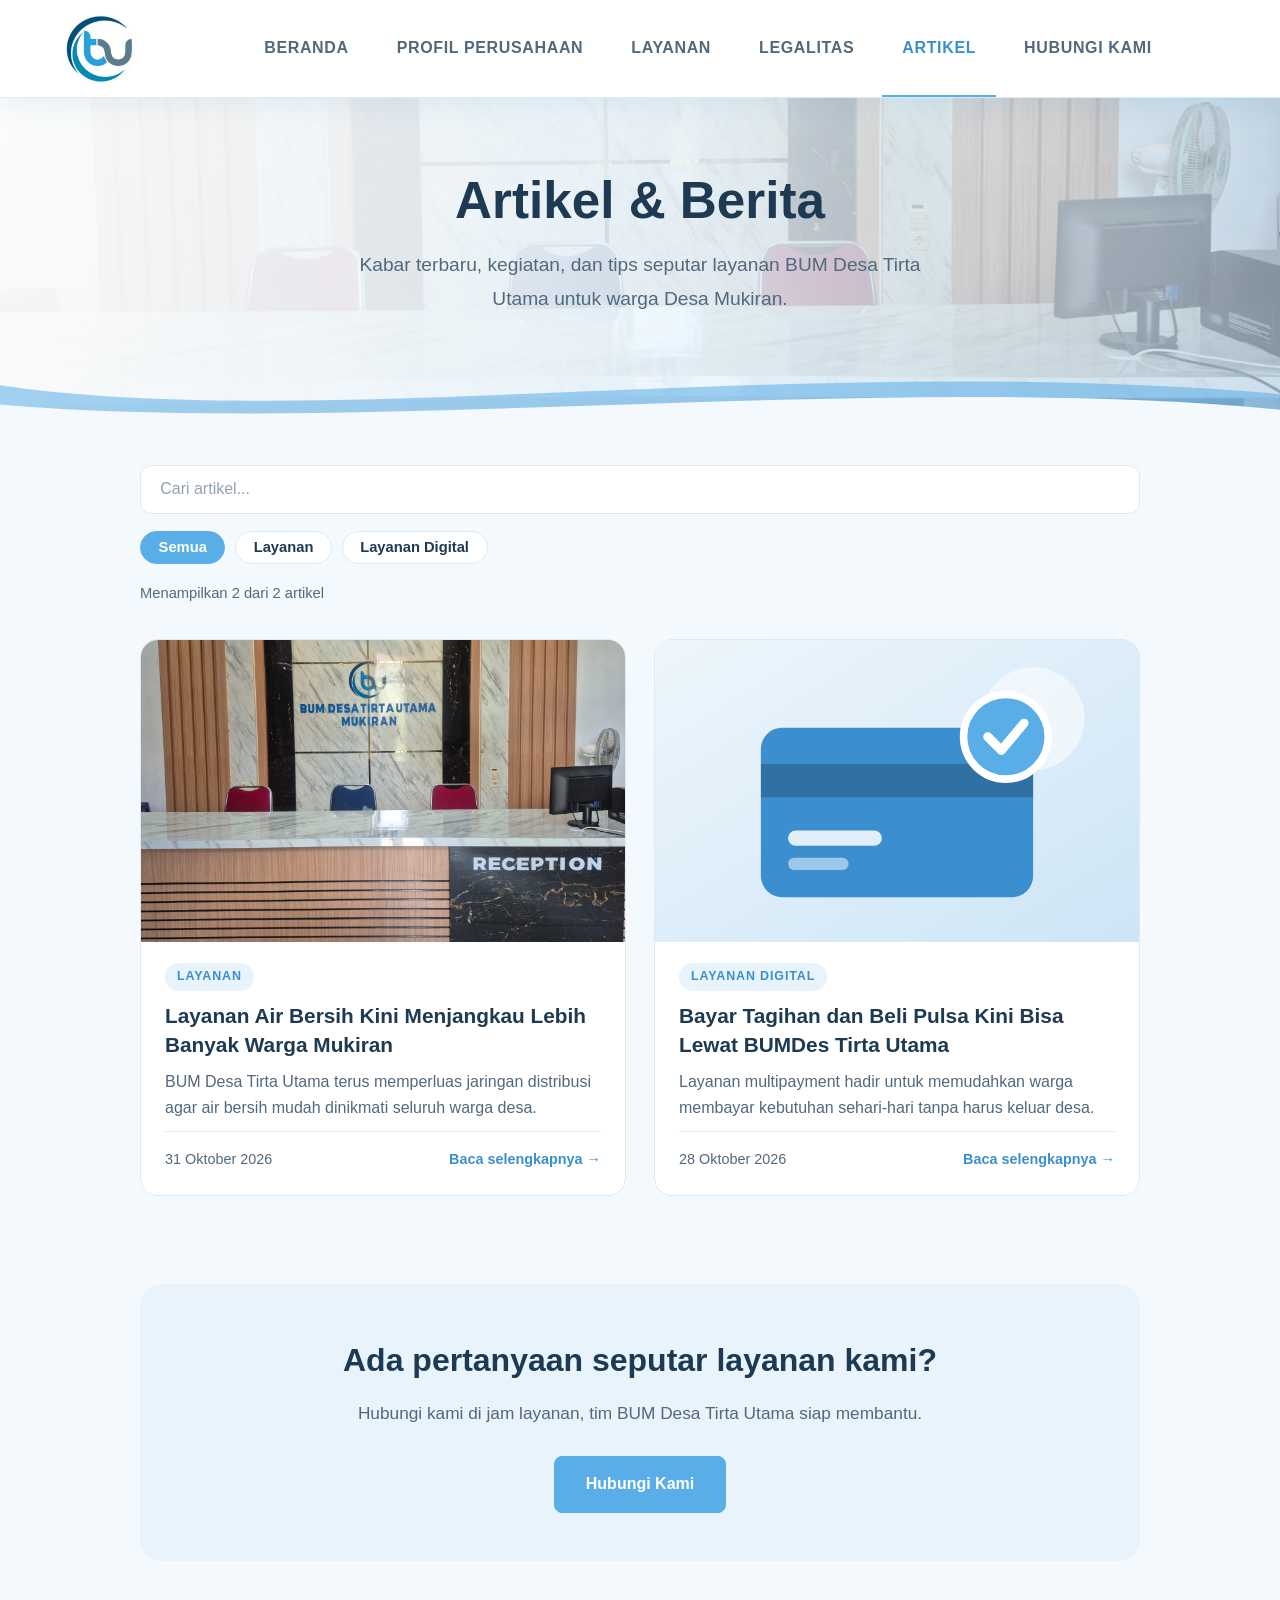
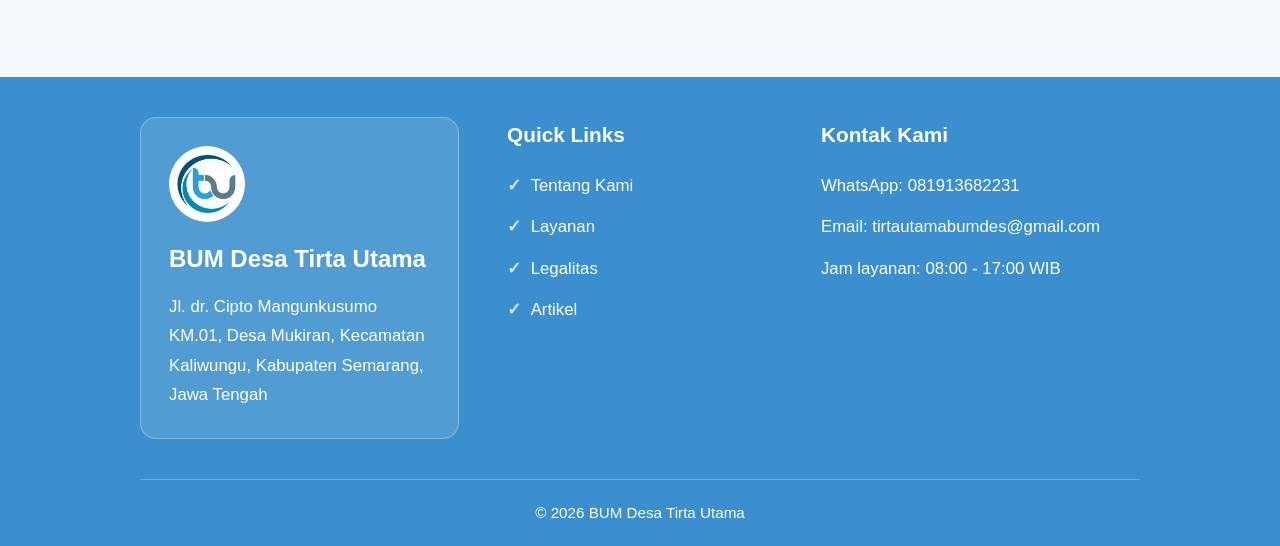
==== artikel.html @ 74d72820 "web" ====
<!DOCTYPE html>
<html lang="id">
<head>
    <meta charset="UTF-8">
    <meta name="viewport" content="width=device-width, initial-scale=1">
    <title>Artikel - BUM Desa Tirta Utama</title>
    <link rel="stylesheet" href="style.css">
</head>

<body>
    <div class="container">

        <!-- NAVIGATION BAR -->
        <div class="container-navbar">
            <ul class="ul-navbar">
                <li class="li-navbar">
                    <a href="index.html" class="a-navbar active">BERANDA</a>
                </li>
                <li class="li-navbar">
                    <a href="companyprofile.html" class="a-navbar">PROFIL PERUSAHAAN</a>
                </li>
                <li class="li-navbar">
                    <a href="layanan.html" class="a-navbar">LAYANAN</a>
                </li>
                <li class="li-navbar">
                    <a href="legalitas.html" class="a-navbar">LEGALITAS</a>
                </li>
                <li class="li-navbar">
                    <a href="artikel.html" class="a-navbar">ARTIKEL</a>
                </li>
                <li class="li-navbar">
                    <a href="hubungikami.html" class="a-navbar">HUBUNGI KAMI</a>
                </li>
            </ul>
        </div>
        <!-- END OF NAVIGATION BAR -->

        <!-- CONTENT: ARTIKEL -->
        <main class="cp-main">

            <!-- ===== TAMPILAN DAFTAR ARTIKEL ===== -->
            <div id="ar-list">

                <!-- Judul halaman -->
                <section class="cp-hero">
                    <div class="cp-hero-inner">
                        <h1>Artikel &amp; Berita</h1>
                        <p>Kabar terbaru, kegiatan, dan tips seputar layanan BUM Desa Tirta Utama untuk warga Desa Mukiran.</p>
                    </div>
                </section>

                <!-- Daftar artikel (kartu dibuat otomatis oleh artikel.js dari artikel-data.js) -->
                <section class="cp-section">
                    <div class="cp-wrap">
                        <div class="ar-tools">
                            <input type="search" id="ar-search" class="ar-search" placeholder="Cari artikel..." aria-label="Cari artikel">
                            <div id="ar-filter" class="ar-filter" role="group" aria-label="Filter kategori"></div>
                            <p id="ar-count" class="ar-count" aria-live="polite"></p>
                        </div>

                        <div id="ar-grid" class="berita-grid"></div>

                        <div id="ar-empty" class="ar-empty" hidden>
                            <h3>Artikel tidak ditemukan</h3>
                            <p>Coba kata kunci lain atau pilih kategori yang berbeda.</p>
                        </div>
                    </div>
                </section>

                <!-- Ajakan -->
                <section class="cp-section">
                    <div class="cp-wrap">
                        <div class="cp-cta">
                            <h2>Ada pertanyaan seputar layanan kami?</h2>
                            <p>Hubungi kami di jam layanan, tim BUM Desa Tirta Utama siap membantu.</p>
                            <a href="hubungikami.html" class="btn btn-primary">Hubungi Kami</a>
                        </div>
                    </div>
                </section>
            </div>

            <!-- ===== TAMPILAN BACA ARTIKEL (dibuka lewat #artikel-0, #artikel-1, dst) ===== -->
            <div id="ar-detail" hidden>
                <section class="cp-section">
                    <div class="cp-wrap">
                        <div class="ar-back">
                            <a href="artikel.html" class="btn btn-secondary">&larr; Semua Artikel</a>
                        </div>
                        <article id="ar-read" class="ar-read"></article>

                        <div id="ar-more" class="ar-more" hidden>
                            <h2 class="cp-title">Artikel Lainnya</h2>
                            <div id="ar-more-grid" class="berita-grid"></div>
                        </div>
                    </div>
                </section>
            </div>

        </main>
        <!-- END OF CONTENT -->

        <!-- FOOTER -->
        <footer class="container-footer">
            <div class="footer-grid">
                <div class="footer-card">
                    <img src="logo.png" class="footer-logo" alt="BUM Desa Tirta Utama">
                    <h3>BUM Desa Tirta Utama</h3>
                    <p>Jl. dr. Cipto Mangunkusumo KM.01, Desa Mukiran, Kecamatan Kaliwungu, Kabupaten Semarang, Jawa Tengah</p>
                </div>
                <div class="footer-col">
                    <h4>Quick Links</h4>
                    <ul class="footer-list footer-check">
                        <li><a href="companyprofile.html">Tentang Kami</a></li>
                        <li><a href="layanan.html">Layanan</a></li>
                        <li><a href="legalitas.html">Legalitas</a></li>
                        <li><a href="artikel.html">Artikel</a></li>
                    </ul>
                </div>
                <div class="footer-col">
                    <h4>Kontak Kami</h4>
                    <ul class="footer-list">
                        <li>WhatsApp: 081913682231</li>
                        <li>Email: tirtautamabumdes@gmail.com</li>
                        <li>Jam layanan: 08:00 - 17:00 WIB</li>
                    </ul>
                </div>
            </div>
            <div class="footer-bottom">
                <p>&copy; 2026 BUM Desa Tirta Utama</p>
            </div>
        </footer>
        <!-- END OF FOOTER -->

    </div>

    <script src="ilustrasi.js"></script>
    <script src="artikel-data.js"></script>
    <script src="artikel.js"></script>
    <script src="logo-scroll.js"></script>
</body>
</html>
---- style.css ----
/* ==========================================================
   BUMDes Tirta Utama - style.css
   Konsep: clean, minimalis, biru muda
   ========================================================== */

:root {
    --bg:      #F4F9FD;   /* latar halaman, biru sangat muda */
    --white:   #FFFFFF;
    --line:    #DCEAF5;   /* garis tipis */
    --sky:     #5AAEE8;   /* biru muda utama */
    --sky-dk:  #3B8FCF;   /* biru muda lebih tegas (hover, footer) */
    --ink:     #1E3A52;   /* teks judul */
    --text:    #51697D;   /* teks isi */
    --font:    "Plus Jakarta Sans", "Segoe UI", Arial, sans-serif;
}

* {
    margin: 0;
    padding: 0;
    box-sizing: border-box;
}

body {
    font-family: var(--font);
    font-size: 1rem;
    line-height: 1.75;
    color: var(--text);
    background: var(--bg);
}

/* ---------- Background foto (setengah halaman, blur, memudar ke bawah) ---------- */
body::before {
    content: "";
    position: fixed;
    top: 35px;                    /* mulai tepat di bawah navbar */
    left: -30px;
    right: -30px;
    height: calc(80vh + 30px);    /* makin besar = foto makin utuh */
    z-index: -1;
    pointer-events: none;
    background:
        linear-gradient(to bottom, rgba(244, 249, 253, 0.15), rgba(244, 249, 253, 0.55)),
        url("bumdes.png") center top / cover no-repeat;
    filter: blur(3px);
    -webkit-mask-image: linear-gradient(to bottom, #000 55%, transparent 100%);
    mask-image: linear-gradient(to bottom, #000 55%, transparent 100%);
}

/* saat di-scroll, foto makin blur lalu hilang (Chrome/Edge terbaru) */
@keyframes bg-scroll {
    from { filter: blur(3px);  opacity: 1; }
    to   { filter: blur(18px); opacity: 0; }
}

@supports (animation-timeline: scroll()) {
    body::before {
        animation: bg-scroll linear both;
        animation-timeline: scroll(root);
        animation-range: 0 55vh;
    }
}

.container {
    min-height: 100vh;
    display: flex;
    flex-direction: column;
}

/* ---------- Navigation bar ---------- */
.container-navbar {
    position: sticky;
    top: 0;
    z-index: 100;
    background: var(--white);
    border-bottom: 1px solid var(--line);
}

.ul-navbar {
    list-style: none;
    max-width: 1000px;
    margin: 0 auto;
    padding: 0 1.5rem;
    display: flex;
    justify-content: center;
    gap: 0.5rem;
}

.li-navbar {
    display: block;
}

.a-navbar {
    display: block;
    padding: 1.25rem 1rem;
    font-size: 0.8rem;
    font-weight: 600;
    letter-spacing: 0.05em;
    color: var(--text);
    text-decoration: none;
    border-bottom: 2px solid transparent;
    transition: color 0.2s ease, border-color 0.2s ease;
}

.a-navbar:hover {
    color: var(--sky-dk);
}

.a-navbar.active {
    color: var(--sky-dk);
    border-bottom-color: var(--sky);
}

/* ---------- Content (hero, rata tengah) ---------- */
.container-content {
    padding: 4rem 1.5rem;
}

.content {
    max-width: 680px;
    margin: 0 auto;
    display: flex;
    flex-direction: column;
    align-items: center;
    text-align: center;
}

.img-content {
    width: 220px;
    height: 220px;
    object-fit: contain;
    display: block;
    margin-bottom: 2rem;
    padding: 1rem;
    background: var(--white);
    border: 1px solid var(--line);
    border-radius: 50%;
}

.content h1 {
    font-size: clamp(1.8rem, 4vw, 2.6rem);
    font-weight: 700;
    line-height: 1.25;
    color: var(--ink);
    margin-bottom: 1rem;
}

.text-content {
    width: 100%;
    text-align: center;
}

.content p {
    max-width: 58ch;
    margin-left: auto;
    margin-right: auto;
    font-size: 1.02rem;
}

/* ---------- Tombol ---------- */
.button-group {
    display: flex;
    justify-content: center;
    flex-wrap: wrap;
    gap: 0.8rem;
    margin-top: 2rem;
}

.btn {
    display: inline-block;
    padding: 0.7rem 1.6rem;
    font-size: 0.92rem;
    font-weight: 600;
    text-align: center;
    text-decoration: none;
    border: 1.5px solid var(--sky);
    border-radius: 8px;
    transition: background 0.2s ease, color 0.2s ease, border-color 0.2s ease;
}

.btn-primary {
    background: var(--sky);
    color: var(--white);
}

.btn-primary:hover {
    background: var(--sky-dk);
    border-color: var(--sky-dk);
}

.btn-secondary {
    background: transparent;
    color: var(--sky-dk);
}

.btn-secondary:hover {
    background: var(--white);
    border-color: var(--sky-dk);
}

.a-navbar:focus-visible,
.btn:focus-visible {
    outline: 3px solid var(--sky);
    outline-offset: 2px;
}

/* ---------- Artikel terbaru ---------- */
/* Jarak: judul -> kartu 2rem | kartu -> tombol 3rem | tombol -> footer 3rem (diatur di .container-footer) */
.container-artikel {
    flex-shrink: 0;
    padding: 1rem 1.5rem 0;
}

.artikel {
    max-width: 1000px;
    margin: 0 auto;
}

.artikel-title {
    text-align: center;
    font-size: clamp(1.5rem, 3vw, 2rem);
    font-weight: 700;
    color: var(--ink);
    margin-bottom: 2rem;
}

/* kolom menyesuaikan lebar layar (2 kolom di desktop, 1 kolom di HP) */
.artikel-grid {
    display: grid;
    grid-template-columns: repeat(auto-fit, minmax(min(420px, 100%), 1fr));
    gap: 0 3rem;                 /* jarak antar kartu diatur lewat margin-bottom kartu */
}

.artikel-card {
    display: flex;
    flex-direction: column;
    gap: 0.6rem;
    padding: 1.5rem 1.75rem;
    background: var(--white);
    border: 1px solid var(--line);
    border-radius: 14px;
    margin-bottom: 3rem;         /* JARAK ANTAR KARTU (3rem = sekitar 2 cm), ubah angka ini */
    transition: border-color 0.2s ease;
}

.artikel-card:hover {
    border-color: var(--sky);
}

.artikel-sumber {
    font-size: 0.8rem;
    font-weight: 600;
    color: var(--sky-dk);
}

.artikel-judul {
    font-size: 1.1rem;
    font-weight: 600;
    line-height: 1.4;
}

.artikel-judul a {
    color: var(--ink);
    text-decoration: none;
}

.artikel-judul a:hover {
    color: var(--sky-dk);
}

.artikel-tanggal {
    margin-top: auto;
    font-size: 0.82rem;
}

/* tombol selebar daftar artikel di atasnya */
.artikel-more {
    width: 100%;
    max-width: 1000px;
    margin: 0 auto;              /* jarak ke kartu sudah dari margin-bottom kartu terakhir */
}

/* jaga-jaga kalau .artikel-more tidak sengaja ada di luar .artikel */
.container > .artikel-more {
    width: calc(100% - 3rem);
    margin: 0 auto;
}

.artikel-more .btn {
    display: block;
    width: 100%;
    padding: 1rem 1.5rem;
    background: var(--white);
}

.artikel-more .btn:hover {
    background: var(--sky);
    border-color: var(--sky);
    color: var(--white);
}

/* ---------- Footer ---------- */
.container-footer {
    margin-top: 3rem;            /* jarak dari tombol artikel ke kotak biru footer */
    background: #3B8FCF;
    color: #FFFFFF;
    padding: 2.5rem 1.5rem 0;
}

.footer-grid {
    max-width: 1000px;
    margin: 0 auto;
    display: grid;
    grid-template-columns: 1.2fr 1fr 1.2fr;
    gap: 3rem;
    align-items: start;
}

.footer-card {
    padding: 1.75rem;
    background: rgba(255, 255, 255, 0.14);
    border: 1px solid rgba(255, 255, 255, 0.28);
    border-radius: 16px;
}

.footer-logo {
    display: block;
    width: 76px;
    height: 76px;
    margin-bottom: 1rem;
    padding: 6px;
    object-fit: contain;
    background: #FFFFFF;
    border-radius: 50%;
}

.footer-card h3 {
    font-size: 1.2rem;
    font-weight: 700;
    margin-bottom: 0.75rem;
}

.footer-card p {
    font-size: 0.92rem;
    line-height: 1.7;
}

.footer-col h4 {
    font-size: 1.05rem;
    font-weight: 700;
    margin-bottom: 1rem;
}

.footer-list {
    list-style: none;
    display: flex;
    flex-direction: column;
    gap: 0.55rem;
    font-size: 0.92rem;
}

.footer-list a {
    color: #FFFFFF;
    text-decoration: none;
}

.footer-list a:hover {
    text-decoration: underline;
}

.footer-check li::before {
    content: "\2713";
    margin-right: 0.6rem;
    font-weight: 700;
    color: #CFE9FB;
}

.footer-bottom {
    max-width: 1000px;
    margin: 2.5rem auto 0;
    padding: 1.25rem 0;
    text-align: center;
    font-size: 0.85rem;
    border-top: 1px solid rgba(255, 255, 255, 0.25);
}

/* ---------- Tablet ---------- */
@media (max-width: 800px) {
    .footer-grid {
        grid-template-columns: 1fr;
        gap: 2rem;
    }
}

/* ---------- HP ---------- */
@media (max-width: 600px) {
    .ul-navbar {
        justify-content: flex-start;
        overflow-x: auto;
        padding: 0 0.5rem;
    }

    .a-navbar {
        white-space: nowrap;
        padding: 1rem 0.75rem;
    }

    .container-content {
        padding: 2.5rem 1.25rem;
    }

    .img-content {
        width: 170px;
        height: 170px;
    }

    .button-group .btn {
        flex: 1 1 100%;
    }
}

/* ==========================================================
   FOOTER: full lebar, clean & minimalis
   ========================================================== */
.container-footer {
    width: auto;
    max-width: none;
    margin: 4.5rem 0 0;                /* jarak dari tombol artikel ke footer (makin besar = footer makin ke bawah) */
    padding: 2.5rem 1.5rem 0;          /* tinggi footer mengikuti isi */
    border: 0;
    border-radius: 0;
    overflow: visible;
    background: #3B8FCF;
    color: #FFFFFF;
    box-shadow: none;
    -webkit-backdrop-filter: none;
    backdrop-filter: none;
}

/* jaga-jaga kalau di HTML ada .container-footer di dalam .container-footer */
.container-footer .container-footer {
    margin: 0;
    padding: 0;
    background: none;
}

.footer-card {
    background: rgba(255, 255, 255, 0.12);
    border: 1px solid rgba(255, 255, 255, 0.28);
    -webkit-backdrop-filter: none;
    backdrop-filter: none;
}

/* ==========================================================
   LOGO KECIL di pojok kiri navbar
   Muncul otomatis setelah logo besar di home tertutup navbar
   (dibuat & diatur oleh logo-scroll.js)
   ========================================================== */
.img-content {
    position: static;
    z-index: auto;
    will-change: auto;
    transform: none;
}

.navbar-logo {
    position: absolute;
    left: 20px;
    top: 50%;
    transform: translateY(-50%);
    width: 44px;
    height: 44px;
    object-fit: contain;
    opacity: 0;
    pointer-events: none;
}

.navbar-logo.show {
    opacity: 1;
    pointer-events: auto;
    cursor: pointer;
}

/* beri ruang di navbar untuk logo kecil di layar sempit */
@media (max-width: 860px) {
    .ul-navbar {
        justify-content: flex-start;
        overflow-x: auto;
        padding-left: 4.5rem;
    }
}

/* ==========================================================
   NAVBAR DIPERBESAR (lebih tinggi, huruf & logo lebih besar)
   ========================================================== */
.container-navbar {
    box-shadow: 0 6px 24px rgba(59, 143, 207, 0.10);
}

.ul-navbar {
    max-width: 1200px;
    padding: 0 1.5rem 0 7rem;         /* sisi kiri disisakan untuk logo */
}

.a-navbar {
    padding: 2.1rem 1.25rem;          /* tinggi navbar: ubah angka 2.1rem */
    font-size: 1rem;
    letter-spacing: 0.04em;
}

.navbar-logo {
    left: 2rem;
    width: 64px;
    height: 64px;
}

.a-navbar {
    white-space: nowrap;
}

/* layar sedang: menu tidak turun ke baris kedua, tapi bisa digeser */
@media (max-width: 1100px) {
    .ul-navbar {
        flex-wrap: nowrap;
        justify-content: flex-start;
        overflow-x: auto;
    }
}

/* background foto mulai pas di bawah navbar yang baru */
body::before {
    top: 66px;
}

@media (max-width: 860px) {
    .ul-navbar {
        padding-left: 6.5rem;
    }
}

@media (max-width: 600px) {
    .ul-navbar {
        padding-left: 4.5rem;
    }

    .a-navbar {
        padding: 1.5rem 0.9rem;
        font-size: 0.85rem;
    }

    .navbar-logo {
        left: 0.75rem;
        width: 48px;
        height: 48px;
    }

    body::before {
        top: 55px;
    }
}

/* ==========================================================
   LOGO NAVBAR: selalu tampil dari awal, posisi di kiri seperti contoh
   ========================================================== */
.navbar-logo {
    opacity: 1;
    pointer-events: auto;
    cursor: pointer;
    left: 4rem;
    width: 72px;
    height: 72px;
}

.ul-navbar {
    padding-left: 10rem;               /* ruang untuk logo */
}

@media (max-width: 860px) {
    .navbar-logo {
        left: 1.5rem;
        width: 60px;
        height: 60px;
    }

    .ul-navbar {
        padding-left: 6rem;
    }
}

@media (max-width: 600px) {
    .navbar-logo {
        left: 0.75rem;
        width: 48px;
        height: 48px;
    }

    .ul-navbar {
        padding-left: 4.5rem;
    }
}

/* ==========================================================
   ARTIKEL TERBARU (versi baru: kartu bergambar)
   ========================================================== */
.berita {
    flex-shrink: 0;
    padding: 1rem 1.5rem 0;
}

.berita-wrap {
    max-width: 1000px;
    margin: 0 auto;
}

.berita-head {
    text-align: center;
    margin-bottom: 2.75rem;
}

.berita-eyebrow {
    display: inline-block;
    margin-bottom: 0.9rem;
    padding: 0.3rem 0.95rem;
    font-size: 0.76rem;
    font-weight: 600;
    letter-spacing: 0.12em;
    text-transform: uppercase;
    color: var(--sky-dk);
    background: #E3F1FB;
    border-radius: 999px;
}

.berita-title {
    font-size: clamp(1.6rem, 3.2vw, 2.2rem);
    font-weight: 700;
    line-height: 1.25;
    color: var(--ink);
}

.berita-sub {
    max-width: 48ch;
    margin: 0.6rem auto 0;
    font-size: 0.98rem;
}

.berita-grid {
    display: grid;
    grid-template-columns: repeat(auto-fit, minmax(min(420px, 100%), 1fr));
    gap: 1.75rem;
}

.berita-card {
    display: flex;
    flex-direction: column;
    overflow: hidden;
    color: inherit;
    text-decoration: none;
    background: var(--white);
    border: 1px solid var(--line);
    border-radius: 18px;
    transition: transform 0.25s ease, box-shadow 0.25s ease, border-color 0.25s ease;
}

.berita-card:hover {
    transform: translateY(-4px);
    border-color: var(--sky);
    box-shadow: 0 14px 30px rgba(59, 143, 207, 0.14);
}

.berita-img {
    aspect-ratio: 16 / 10;
    overflow: hidden;
    background: linear-gradient(135deg, #EEF6FC, #CDE5F6);
}

.berita-img img,
.berita-img svg {
    display: block;
    width: 100%;
    height: 100%;
    object-fit: cover;
    transition: transform 0.5s ease;
}

.berita-card:hover .berita-img img,
.berita-card:hover .berita-img svg {
    transform: scale(1.04);
}

.berita-body {
    flex: 1;
    display: flex;
    flex-direction: column;
    gap: 0.6rem;
    padding: 1.3rem 1.5rem 1.4rem;
}

.berita-kategori {
    align-self: flex-start;
    padding: 0.2rem 0.75rem;
    font-size: 0.72rem;
    font-weight: 600;
    letter-spacing: 0.07em;
    text-transform: uppercase;
    color: var(--sky-dk);
    background: #E8F3FC;
    border-radius: 999px;
}

.berita-judul {
    font-size: 1.12rem;
    font-weight: 700;
    line-height: 1.4;
    color: var(--ink);
}

.berita-ringkasan {
    font-size: 0.92rem;
    line-height: 1.65;
    display: -webkit-box;
    -webkit-line-clamp: 2;
    -webkit-box-orient: vertical;
    overflow: hidden;
}

.berita-meta {
    margin-top: auto;
    padding-top: 0.95rem;
    display: flex;
    justify-content: space-between;
    align-items: center;
    gap: 1rem;
    font-size: 0.82rem;
    border-top: 1px solid var(--line);
}

.berita-baca {
    font-weight: 600;
    color: var(--sky-dk);
}

.berita-more {
    margin-top: 2.75rem;
    text-align: center;
}

.berita-more .btn {
    padding: 0.85rem 2.4rem;
    background: var(--white);
}

.berita-more .btn:hover {
    background: var(--sky);
    border-color: var(--sky);
    color: var(--white);
}

/* ==========================================================
   UKURAN TULISAN DIPERBESAR & DISERASIKAN (hero + artikel)
   ========================================================== */
.content {
    max-width: 780px;
}

.content h1 {
    font-size: clamp(2.2rem, 5vw, 3.4rem);
    margin-bottom: 1.25rem;
}

.content p {
    max-width: 64ch;
    font-size: clamp(1.05rem, 1.6vw, 1.2rem);
    line-height: 1.8;
}

.button-group {
    margin-top: 2.25rem;
}

.btn {
    font-size: 1rem;
    padding: 0.85rem 1.9rem;
}

.berita-eyebrow {
    font-size: 0.82rem;
}

.berita-title {
    font-size: clamp(2rem, 4.2vw, 2.8rem);
}

.berita-sub {
    max-width: 56ch;
    font-size: clamp(1.05rem, 1.5vw, 1.15rem);
}

.berita-kategori {
    font-size: 0.78rem;
}

.berita-judul {
    font-size: 1.3rem;
}

.berita-ringkasan {
    font-size: 1rem;
    -webkit-line-clamp: 3;
}

.berita-meta {
    font-size: 0.9rem;
}

.berita-more .btn {
    font-size: 1rem;
}

/* ==========================================================
   FOOTER: TULISAN DIPERBESAR
   ========================================================== */
.footer-card h3 {
    font-size: 1.5rem;
}

.footer-card p {
    font-size: 1.05rem;
    line-height: 1.75;
}

.footer-col h4 {
    font-size: 1.3rem;
    margin-bottom: 1.1rem;
}

.footer-list {
    gap: 0.75rem;
    font-size: 1.05rem;
}

.footer-list li {
    overflow-wrap: anywhere;
}

.footer-bottom {
    font-size: 0.95rem;
}

/* ==========================================================
   HALAMAN COMPANY PROFILE
   ========================================================== */
.cp-main {
    flex: 1;
}

.cp-hero {
    padding: 4.5rem 1.5rem 2.5rem;
    text-align: center;
}

.cp-hero-inner {
    max-width: 760px;
    margin: 0 auto;
}

.cp-eyebrow {
    display: inline-block;
    margin-bottom: 1rem;
    padding: 0.3rem 0.95rem;
    font-size: 0.82rem;
    font-weight: 600;
    letter-spacing: 0.12em;
    text-transform: uppercase;
    color: var(--sky-dk);
    background: #E3F1FB;
    border-radius: 999px;
}

.cp-hero h1 {
    font-size: clamp(2.2rem, 5vw, 3.2rem);
    font-weight: 700;
    line-height: 1.2;
    color: var(--ink);
    margin-bottom: 1rem;
}

.cp-hero p {
    max-width: 56ch;
    margin: 0 auto;
    font-size: clamp(1.05rem, 1.6vw, 1.2rem);
    line-height: 1.8;
}

.cp-section {
    padding: 2.75rem 1.5rem;
}

.cp-wrap {
    max-width: 1000px;
    margin: 0 auto;
}

.cp-title {
    margin-bottom: 1.75rem;
    font-size: clamp(1.6rem, 3.4vw, 2.2rem);
    font-weight: 700;
    line-height: 1.25;
    color: var(--ink);
}

.cp-note {
    margin: -1rem 0 1.75rem;
    font-size: 0.92rem;
    font-style: italic;
}

/* ---------- Tentang kami ---------- */
.cp-about {
    display: grid;
    grid-template-columns: 1.4fr 1fr;
    gap: 3rem;
    align-items: start;
}

.cp-about-text p {
    margin-bottom: 1.1rem;
    font-size: 1.08rem;
    line-height: 1.85;
}

.cp-facts {
    padding: 0.5rem 1.75rem;
    background: var(--white);
    border: 1px solid var(--line);
    border-radius: 18px;
}

.cp-fact {
    padding: 1.1rem 0;
    border-bottom: 1px solid var(--line);
}

.cp-fact:last-child {
    border-bottom: 0;
}

.cp-fact dt {
    margin-bottom: 0.25rem;
    font-size: 0.78rem;
    font-weight: 600;
    letter-spacing: 0.08em;
    text-transform: uppercase;
    color: var(--sky-dk);
}

.cp-fact dd {
    font-size: 1.02rem;
    line-height: 1.55;
    color: var(--ink);
}

/* ---------- Visi & misi ---------- */
.cp-duo {
    display: grid;
    grid-template-columns: 1fr 1.3fr;
    gap: 1.75rem;
}

.cp-card {
    padding: 2rem;
    background: var(--white);
    border: 1px solid var(--line);
    border-radius: 18px;
}

.cp-card h3 {
    margin-bottom: 0.9rem;
    font-size: 1.35rem;
    font-weight: 700;
    color: var(--ink);
}

.cp-card p {
    font-size: 1.05rem;
    line-height: 1.8;
}

.cp-list {
    list-style: none;
    display: flex;
    flex-direction: column;
    gap: 0.8rem;
}

.cp-list li {
    position: relative;
    padding-left: 1.6rem;
    font-size: 1.05rem;
    line-height: 1.65;
}

.cp-list li::before {
    content: "";
    position: absolute;
    left: 0;
    top: 0.62em;
    width: 0.6rem;
    height: 0.6rem;
    background: var(--sky);
    border-radius: 50%;
}

/* ---------- Peran ---------- */
.cp-roles {
    display: grid;
    grid-template-columns: repeat(auto-fit, minmax(min(220px, 100%), 1fr));
    gap: 1.25rem;
}

.cp-role {
    padding: 1.75rem 1.5rem;
    background: var(--white);
    border: 1px solid var(--line);
    border-radius: 18px;
    transition: transform 0.25s ease, border-color 0.25s ease, box-shadow 0.25s ease;
}

.cp-role:hover {
    transform: translateY(-4px);
    border-color: var(--sky);
    box-shadow: 0 14px 30px rgba(59, 143, 207, 0.14);
}

.cp-num {
    display: block;
    margin-bottom: 0.9rem;
    font-size: 1.9rem;
    font-weight: 700;
    line-height: 1;
    color: var(--sky);
}

.cp-role h3 {
    margin-bottom: 0.5rem;
    font-size: 1.15rem;
    font-weight: 700;
    line-height: 1.35;
    color: var(--ink);
}

.cp-role p {
    font-size: 0.98rem;
    line-height: 1.7;
}

/* ---------- Struktur pengurus ---------- */
.cp-team {
    display: grid;
    grid-template-columns: repeat(auto-fit, minmax(min(200px, 100%), 1fr));
    gap: 1.25rem;
}

.cp-person {
    padding: 1.75rem 1.25rem;
    text-align: center;
    background: var(--white);
    border: 1px solid var(--line);
    border-radius: 18px;
}

.cp-avatar {
    display: block;
    width: 84px;
    height: 84px;
    margin: 0 auto 1rem;
    background:
        url("data:image/svg+xml,%3Csvg xmlns='http://www.w3.org/2000/svg' viewBox='0 0 84 84'%3E%3Ccircle cx='42' cy='33' r='13' fill='%235AAEE8'/%3E%3Cpath d='M16 74c0-15 11-25 26-25s26 10 26 25' fill='%235AAEE8'/%3E%3C/svg%3E") center / cover no-repeat,
        #E3F1FB;
    border-radius: 50%;
}

.cp-person h3 {
    font-size: 1.08rem;
    font-weight: 700;
    color: var(--ink);
}

.cp-person p {
    font-size: 0.95rem;
    color: var(--sky-dk);
    font-weight: 600;
}

/* ---------- Ajakan ---------- */
.cp-cta {
    padding: 3rem 2rem;
    text-align: center;
    background: #E8F3FC;
    border-radius: 22px;
}

.cp-cta h2 {
    margin-bottom: 0.6rem;
    font-size: clamp(1.5rem, 3vw, 2rem);
    font-weight: 700;
    color: var(--ink);
}

.cp-cta p {
    margin-bottom: 1.75rem;
    font-size: 1.08rem;
}

@media (max-width: 800px) {
    .cp-about,
    .cp-duo {
        grid-template-columns: 1fr;
        gap: 1.75rem;
    }
}

/* ==========================================================
   HALAMAN LAYANAN
   (memakai juga class cp- dari blok "HALAMAN COMPANY PROFILE")
   ========================================================== */
.ly-grid {
    display: grid;
    grid-template-columns: repeat(2, 1fr);
    gap: 1.5rem;
}

.ly-card {
    position: relative;
    display: flex;
    flex-direction: column;
    gap: 0.7rem;
    padding: 2rem;
    background: var(--white);
    border: 1px solid var(--line);
    border-radius: 20px;
    transition: transform 0.25s ease, border-color 0.25s ease, box-shadow 0.25s ease;
}

.ly-card:hover {
    transform: translateY(-4px);
    border-color: var(--sky);
    box-shadow: 0 14px 30px rgba(59, 143, 207, 0.14);
}

/* kartu ke-5 selebar dua kolom */
.ly-card:last-child:nth-child(odd) {
    grid-column: 1 / -1;
}

.ly-num {
    position: absolute;
    top: 1.6rem;
    right: 1.8rem;
    font-size: 1.15rem;
    font-weight: 700;
    color: #B9D9EF;
}

.ly-icon {
    display: grid;
    place-items: center;
    width: 62px;
    height: 62px;
    margin-bottom: 0.4rem;
    color: var(--sky-dk);
    background: #E8F3FC;
    border-radius: 18px;
}

.ly-icon svg {
    width: 30px;
    height: 30px;
}

.ly-card h3 {
    font-size: 1.4rem;
    font-weight: 700;
    line-height: 1.3;
    color: var(--ink);
}

.ly-card p {
    font-size: 1.05rem;
    line-height: 1.75;
}

.ly-tags {
    list-style: none;
    display: flex;
    flex-wrap: wrap;
    gap: 0.55rem;
    margin-top: 0.4rem;
}

.ly-tags li {
    padding: 0.35rem 0.95rem;
    font-size: 0.9rem;
    font-weight: 500;
    color: var(--ink);
    background: #F1F8FD;
    border: 1px solid var(--line);
    border-radius: 999px;
}

@media (max-width: 800px) {
    .ly-grid {
        grid-template-columns: 1fr;
    }
}

/* ==========================================================
   HALAMAN LEGALITAS
   (memakai juga class cp- dari blok "HALAMAN COMPANY PROFILE")
   ========================================================== */
.lg-docs {
    display: grid;
    grid-template-columns: repeat(auto-fit, minmax(min(420px, 100%), 1fr));
    gap: 1.5rem;
}

.lg-doc {
    display: flex;
    flex-direction: column;
    gap: 0.8rem;
    padding: 2rem;
    background: var(--white);
    border: 1px solid var(--line);
    border-radius: 20px;
    transition: transform 0.25s ease, border-color 0.25s ease, box-shadow 0.25s ease;
}

.lg-doc:hover {
    transform: translateY(-4px);
    border-color: var(--sky);
    box-shadow: 0 14px 30px rgba(59, 143, 207, 0.14);
}

.lg-icon {
    display: grid;
    place-items: center;
    width: 62px;
    height: 62px;
    margin-bottom: 0.3rem;
    color: var(--sky-dk);
    background: #E8F3FC;
    border-radius: 18px;
}

.lg-icon svg {
    width: 30px;
    height: 30px;
}

.lg-doc h3 {
    font-size: 1.35rem;
    font-weight: 700;
    line-height: 1.35;
    color: var(--ink);
}

.lg-doc > p {
    font-size: 1.02rem;
    line-height: 1.75;
}

.lg-meta {
    margin-top: 0.4rem;
}

.lg-meta div {
    display: grid;
    grid-template-columns: 9rem 1fr;
    gap: 1rem;
    padding: 0.7rem 0;
    border-top: 1px solid var(--line);
}

.lg-meta dt {
    font-size: 0.8rem;
    font-weight: 600;
    letter-spacing: 0.08em;
    text-transform: uppercase;
    color: var(--sky-dk);
}

.lg-meta dd {
    font-size: 0.98rem;
    line-height: 1.5;
    color: var(--ink);
}

.lg-actions {
    display: flex;
    flex-wrap: wrap;
    gap: 0.75rem;
    margin-top: auto;
    padding-top: 1rem;
}

.lg-actions .btn-secondary {
    background: var(--white);
}

/* ---------- Ringkasan perdes ---------- */
.lg-sum {
    display: grid;
    grid-template-columns: repeat(2, 1fr);
    gap: 1.5rem;
}

.lg-box {
    padding: 1.9rem;
    background: var(--white);
    border: 1px solid var(--line);
    border-radius: 18px;
}

.lg-wide {
    grid-column: 1 / -1;
}

.lg-box h3 {
    margin-bottom: 0.8rem;
    font-size: 1.25rem;
    font-weight: 700;
    color: var(--ink);
}

.lg-box p {
    font-size: 1.02rem;
    line-height: 1.75;
}

.lg-box strong {
    color: var(--ink);
}

.lg-box .cp-list li {
    font-size: 1rem;
}

.lg-ref {
    display: block;
    margin-top: 1.1rem;
    font-size: 0.82rem;
    font-weight: 600;
    color: var(--sky-dk);
}

/* ---------- Diagram pembagian hasil usaha ---------- */
.lg-bar {
    display: flex;
    gap: 3px;
    height: 22px;
    margin: 1.4rem 0 1.2rem;
    overflow: hidden;
    border-radius: 999px;
}

.lg-bar span {
    flex: var(--w) 0 0;
}

.lg-legend {
    list-style: none;
    display: grid;
    grid-template-columns: repeat(auto-fit, minmax(min(260px, 100%), 1fr));
    gap: 0.6rem 1.5rem;
}

.lg-legend li {
    position: relative;
    padding-left: 1.6rem;
    font-size: 0.98rem;
}

.lg-legend li::before {
    content: "";
    position: absolute;
    left: 0;
    top: 0.45em;
    width: 0.8rem;
    height: 0.8rem;
    border-radius: 50%;
    background: var(--dot);
}

.lg-legend b {
    margin-right: 0.35rem;
    color: var(--ink);
}

/* warna segmen (bar dan titik legenda) */
.lg-bar .c1 { background: #2A6FA5; }
.lg-bar .c2 { background: #5AAEE8; }
.lg-bar .c3 { background: #9CCBEE; }
.lg-bar .c4 { background: #CFE6F7; }
.lg-bar .c5 { background: #3B8FCF; }

.lg-legend .c1 { --dot: #2A6FA5; }
.lg-legend .c2 { --dot: #5AAEE8; }
.lg-legend .c3 { --dot: #9CCBEE; }
.lg-legend .c4 { --dot: #CFE6F7; }
.lg-legend .c5 { --dot: #3B8FCF; }

.lg-legend li {
    color: var(--text);
}

@media (max-width: 800px) {
    .lg-sum {
        grid-template-columns: 1fr;
    }

    .lg-meta div {
        grid-template-columns: 1fr;
        gap: 0.2rem;
    }
}
/* ==========================================================
   HALAMAN ARTIKEL
   (memakai juga class cp- dan berita- dari blok sebelumnya)
   ========================================================== */
[hidden] { display: none !important; }

.ar-tools {
    display: flex;
    flex-direction: column;
    gap: 1.1rem;
    margin-bottom: 2rem;
}

.ar-search {
    width: 100%;
    padding: 0.9rem 1.2rem;
    font-family: var(--font);
    font-size: 1rem;
    color: var(--ink);
    background: var(--white);
    border: 1.5px solid var(--line);
    border-radius: 12px;
    transition: border-color 0.2s ease, box-shadow 0.2s ease;
}

.ar-search::placeholder { color: #8DA3B5; }

.ar-search:focus {
    outline: none;
    border-color: var(--sky);
    box-shadow: 0 0 0 3px rgba(90, 174, 232, 0.2);
}

.ar-filter {
    display: flex;
    flex-wrap: wrap;
    gap: 0.6rem;
}

.ar-chip {
    padding: 0.45rem 1.1rem;
    font-family: var(--font);
    font-size: 0.92rem;
    font-weight: 600;
    color: var(--ink);
    background: var(--white);
    border: 1.5px solid var(--line);
    border-radius: 999px;
    cursor: pointer;
    transition: background 0.2s ease, color 0.2s ease, border-color 0.2s ease;
}

.ar-chip:hover { border-color: var(--sky); color: var(--sky-dk); }

.ar-chip.active {
    color: var(--white);
    background: var(--sky);
    border-color: var(--sky);
}

.ar-chip:focus-visible {
    outline: 3px solid var(--sky);
    outline-offset: 2px;
}

.ar-count {
    font-size: 0.92rem;
}

.ar-empty {
    padding: 3rem 2rem;
    text-align: center;
    background: var(--white);
    border: 1px dashed var(--line);
    border-radius: 18px;
}

.ar-empty h3 {
    margin-bottom: 0.4rem;
    font-size: 1.25rem;
    color: var(--ink);
}

/* ---------- Halaman baca artikel ---------- */
.ar-back {
    margin-bottom: 1.5rem;
}

.ar-read {
    max-width: 780px;
    margin: 0 auto;
    overflow: hidden;
    background: var(--white);
    border: 1px solid var(--line);
    border-radius: 20px;
}

.ar-read-body {
    padding: 2rem 2.25rem 2.5rem;
}

.ar-read h1 {
    margin: 0.9rem 0 0.7rem;
    font-size: clamp(1.7rem, 3.6vw, 2.4rem);
    font-weight: 700;
    line-height: 1.3;
    color: var(--ink);
}

.ar-read-date {
    display: block;
    margin-bottom: 1.5rem;
    padding-bottom: 1.25rem;
    font-size: 0.92rem;
    border-bottom: 1px solid var(--line);
}

.ar-lead {
    margin-bottom: 1.2rem;
    font-size: 1.2rem;
    font-weight: 500;
    line-height: 1.75;
    color: var(--ink);
}

.ar-read-body p {
    margin-bottom: 1.1rem;
    font-size: 1.08rem;
    line-height: 1.85;
}

.ar-more {
    margin-top: 3rem;
}

.ar-more .cp-title {
    font-size: clamp(1.3rem, 2.6vw, 1.7rem);
}

@media (max-width: 600px) {
    .ar-read-body { padding: 1.5rem 1.25rem 2rem; }
}

.ar-read .berita-img { aspect-ratio: 16 / 8; }

/* ==========================================================
   HALAMAN HUBUNGI KAMI
   (memakai juga class cp- dari blok "HALAMAN COMPANY PROFILE")
   ========================================================== */
.hk-grid {
    display: grid;
    grid-template-columns: 1fr 1.25fr;
    gap: 2rem;
    align-items: start;
}

.hk-info {
    display: flex;
    flex-direction: column;
    gap: 1rem;
}

.hk-item {
    display: flex;
    align-items: center;
    gap: 1.1rem;
    padding: 1.3rem 1.5rem;
    color: inherit;
    text-decoration: none;
    background: var(--white);
    border: 1px solid var(--line);
    border-radius: 18px;
    transition: transform 0.25s ease, border-color 0.25s ease, box-shadow 0.25s ease;
}

a.hk-item:hover {
    transform: translateY(-3px);
    border-color: var(--sky);
    box-shadow: 0 14px 30px rgba(59, 143, 207, 0.14);
}

a.hk-item:focus-visible {
    outline: 3px solid var(--sky);
    outline-offset: 2px;
}

.hk-icon {
    flex: 0 0 auto;
    display: grid;
    place-items: center;
    width: 56px;
    height: 56px;
    color: var(--sky-dk);
    background: #E8F3FC;
    border-radius: 16px;
}

.hk-icon svg {
    width: 28px;
    height: 28px;
}

.hk-item dt,
.hk-label {
    display: block;
    margin-bottom: 0.15rem;
    font-size: 0.78rem;
    font-weight: 600;
    letter-spacing: 0.08em;
    text-transform: uppercase;
    color: var(--sky-dk);
}

.hk-item dd,
.hk-value {
    font-size: 1.05rem;
    line-height: 1.5;
    color: var(--ink);
    overflow-wrap: anywhere;
}

/* ---------- Formulir ---------- */
.hk-form {
    padding: 2rem;
    background: var(--white);
    border: 1px solid var(--line);
    border-radius: 20px;
}

.hk-form h2 {
    margin-bottom: 0.4rem;
    font-size: 1.5rem;
    font-weight: 700;
    color: var(--ink);
}

.hk-form > p {
    margin-bottom: 1.5rem;
    font-size: 1rem;
}

.hk-field {
    margin-bottom: 1.2rem;
}

.hk-field label {
    display: block;
    margin-bottom: 0.4rem;
    font-size: 0.92rem;
    font-weight: 600;
    color: var(--ink);
}

.hk-field input,
.hk-field select,
.hk-field textarea {
    width: 100%;
    padding: 0.85rem 1.1rem;
    font-family: var(--font);
    font-size: 1rem;
    color: var(--ink);
    background: var(--white);
    border: 1.5px solid var(--line);
    border-radius: 12px;
    transition: border-color 0.2s ease, box-shadow 0.2s ease;
}

.hk-field textarea {
    min-height: 130px;
    resize: vertical;
    line-height: 1.6;
}

.hk-field input::placeholder,
.hk-field textarea::placeholder {
    color: #8DA3B5;
}

.hk-field input:focus,
.hk-field select:focus,
.hk-field textarea:focus {
    outline: none;
    border-color: var(--sky);
    box-shadow: 0 0 0 3px rgba(90, 174, 232, 0.2);
}

.hk-actions {
    display: flex;
    flex-wrap: wrap;
    gap: 0.75rem;
    margin-top: 1.5rem;
}

.hk-actions .btn {
    flex: 1 1 200px;
    font-family: var(--font);
    cursor: pointer;
}

.hk-actions .btn-secondary {
    background: var(--white);
}

.hk-hint {
    margin-top: 1rem;
    font-size: 0.88rem;
}

/* ---------- Peta ---------- */
.hk-map {
    overflow: hidden;
    background: var(--white);
    border: 1px solid var(--line);
    border-radius: 20px;
}

.hk-map iframe {
    display: block;
    width: 100%;
    height: 380px;
    border: 0;
}

.hk-map-foot {
    display: flex;
    flex-wrap: wrap;
    align-items: center;
    justify-content: space-between;
    gap: 1rem;
    padding: 1.25rem 1.5rem;
    border-top: 1px solid var(--line);
}

.hk-map-foot p {
    font-size: 1rem;
}

@media (max-width: 800px) {
    .hk-grid {
        grid-template-columns: 1fr;
    }

    .hk-form {
        padding: 1.5rem 1.25rem;
    }

    .hk-map iframe {
        height: 300px;
    }
}

/* ==========================================================
   HALAMAN HOME (index.html)
   Hero slider + layanan + tentang kami. Awalan class: hm-
   ========================================================== */
body.home::before { display: none; }   /* foto latar lama diganti hero slider */

.hm-wrap {
    max-width: 1100px;
    margin: 0 auto;
}

.hm-section {
    padding: 3rem 1.5rem;
}

.hm-title {
    display: flex;
    align-items: center;
    gap: 1.5rem;
    margin-bottom: 0.6rem;
    font-size: clamp(1.6rem, 3.2vw, 2.2rem);
    font-weight: 700;
    line-height: 1.25;
    text-align: center;
    color: var(--ink);
}

.hm-title::before,
.hm-title::after {
    content: "";
    flex: 1;
    height: 1px;
    background: var(--line);
}

.hm-sub {
    max-width: 56ch;
    margin: 0 auto 2.25rem;
    text-align: center;
    font-size: 1.05rem;
}

/* ---------- Hero slider ---------- */
.hm-hero {
    position: relative;
    overflow: hidden;
    background:
        linear-gradient(100deg, rgba(255, 255, 255, 0.96) 0%, rgba(240, 248, 254, 0.9) 42%, rgba(205, 229, 246, 0.6) 100%),
        url("bumdes.png") center / cover no-repeat;
}

/* lengkungan biru di dasar hero */
.hm-hero::after {
    content: "";
    position: absolute;
    left: 0;
    right: 0;
    bottom: -1px;
    z-index: 2;
    height: 70px;
    pointer-events: none;
    background: url("data:image/svg+xml,%3Csvg xmlns='http://www.w3.org/2000/svg' viewBox='0 0 1440 80' preserveAspectRatio='none'%3E%3Cpath d='M0 38C360 92 900 0 1440 48V80H0z' fill='%235AAEE8' fill-opacity='.55'/%3E%3Cpath d='M0 60C400 96 1000 22 1440 66V80H0z' fill='%23F4F9FD'/%3E%3C/svg%3E") bottom / 100% 100% no-repeat;
}

.hm-track {
    display: flex;
    overflow-x: auto;
    scroll-snap-type: x mandatory;
    scrollbar-width: none;
    overscroll-behavior-x: contain;
    -webkit-overflow-scrolling: touch;
    cursor: grab;
}

.hm-track::-webkit-scrollbar { display: none; }

.hm-track.dragging {
    scroll-snap-type: none;
    cursor: grabbing;
    user-select: none;
}

.hm-track a,
.hm-track img { -webkit-user-drag: none; }

.hm-slide {
    flex: 0 0 100%;
    scroll-snap-align: start;
    padding: 3.5rem 5rem 6rem;
}

.hm-slide-in {
    max-width: 1100px;
    min-height: 340px;
    margin: 0 auto;
    display: grid;
    grid-template-columns: 1.1fr 1fr;
    gap: 3rem;
    align-items: center;
}

.hm-kicker {
    display: inline-block;
    margin-bottom: 1rem;
    padding: 0.3rem 0.95rem;
    font-size: 0.8rem;
    font-weight: 600;
    letter-spacing: 0.1em;
    text-transform: uppercase;
    color: var(--sky-dk);
    background: #E3F1FB;
    border-radius: 999px;
}

.hm-slide h1,
.hm-slide h2 {
    margin-bottom: 1rem;
    font-size: clamp(1.9rem, 4vw, 2.9rem);
    font-weight: 700;
    line-height: 1.2;
    color: var(--ink);
    display: -webkit-box;
    -webkit-line-clamp: 3;
    -webkit-box-orient: vertical;
    overflow: hidden;
}

.hm-slide h1 span { color: var(--sky); }

.hm-slide p {
    max-width: 50ch;
    font-size: clamp(1.02rem, 1.5vw, 1.15rem);
    line-height: 1.75;
}

.hm-date {
    display: block;
    margin-top: 0.75rem;
    font-size: 0.9rem;
}

.hm-btns {
    display: flex;
    flex-wrap: wrap;
    gap: 0.8rem;
    margin-top: 1.75rem;
}

.hm-btns .btn-secondary { background: var(--white); }

.hm-visual {
    overflow: hidden;
    aspect-ratio: 16 / 10;
    background: linear-gradient(135deg, #EEF6FC, #CDE5F6);
    border: 6px solid var(--white);
    border-radius: 22px;
    box-shadow: 0 22px 50px rgba(59, 143, 207, 0.22);
}

.hm-visual img,
.hm-visual svg {
    display: block;
    width: 100%;
    height: 100%;
    object-fit: cover;
}

.hm-visual-logo {
    display: grid;
    place-items: center;
    width: min(320px, 100%);
    aspect-ratio: 1;
    margin: 0 auto;
    padding: 2rem;
    background: var(--white);
    border: 1px solid var(--line);
    border-radius: 50%;
}

.hm-visual-logo img { object-fit: contain; }

.hm-arrow {
    position: absolute;
    top: 50%;
    z-index: 3;
    display: grid;
    place-items: center;
    width: 46px;
    height: 46px;
    margin-top: -35px;
    color: var(--sky-dk);
    background: var(--white);
    border: 1px solid var(--line);
    border-radius: 50%;
    box-shadow: 0 8px 20px rgba(59, 143, 207, 0.16);
    cursor: pointer;
    transition: background 0.2s ease, color 0.2s ease, border-color 0.2s ease;
}

.hm-arrow:hover {
    color: var(--white);
    background: var(--sky);
    border-color: var(--sky);
}

.hm-arrow:focus-visible,
.hm-dot:focus-visible {
    outline: 3px solid var(--sky);
    outline-offset: 2px;
}

.hm-arrow svg { width: 22px; height: 22px; }
.hm-prev { left: 1.25rem; }
.hm-next { right: 1.25rem; }

.hm-dots {
    position: absolute;
    left: 0;
    right: 0;
    bottom: 3.4rem;
    z-index: 3;
    display: flex;
    justify-content: center;
    gap: 0.5rem;
}

.hm-dot {
    width: 10px;
    height: 10px;
    padding: 0;
    background: #fff;
    border: 1.5px solid var(--sky);
    border-radius: 999px;
    cursor: pointer;
    transition: width 0.25s ease, background 0.25s ease;
}

.hm-dot.active {
    width: 30px;
    background: var(--sky-dk);
    border-color: var(--sky-dk);
}

/* ---------- Layanan ---------- */
.hm-svc-grid {
    display: grid;
    grid-template-columns: repeat(auto-fit, minmax(min(190px, 100%), 1fr));
    gap: 1.1rem;
}

.hm-svc {
    display: flex;
    flex-direction: column;
    align-items: center;
    gap: 0.6rem;
    padding: 1.75rem 1.25rem;
    text-align: center;
    color: inherit;
    text-decoration: none;
    background: var(--white);
    border: 1px solid var(--line);
    border-radius: 18px;
    transition: transform 0.25s ease, border-color 0.25s ease, box-shadow 0.25s ease;
}

.hm-svc:hover {
    transform: translateY(-4px);
    border-color: var(--sky);
    box-shadow: 0 14px 30px rgba(59, 143, 207, 0.14);
}

.hm-svc:focus-visible {
    outline: 3px solid var(--sky);
    outline-offset: 2px;
}

.hm-svc-icon {
    display: grid;
    place-items: center;
    width: 74px;
    height: 74px;
    margin-bottom: 0.3rem;
    color: var(--sky-dk);
    background: #E8F3FC;
    border-radius: 50%;
}

.hm-svc-icon svg { width: 34px; height: 34px; }

.hm-svc h3 {
    font-size: 1.1rem;
    font-weight: 700;
    line-height: 1.35;
    color: var(--ink);
}

.hm-svc p {
    font-size: 0.95rem;
    line-height: 1.65;
}

.hm-center {
    margin-top: 2.25rem;
    text-align: center;
}

/* ---------- Tentang kami ---------- */
.hm-about {
    display: grid;
    grid-template-columns: 1fr 1.05fr;
    gap: 3rem;
    align-items: center;
}

.hm-about-img {
    display: block;
    width: 100%;
    aspect-ratio: 4 / 3;
    object-fit: cover;
    border: 6px solid var(--white);
    border-radius: 20px;
    box-shadow: 0 22px 50px rgba(59, 143, 207, 0.2);
}

.hm-about h2 {
    margin-bottom: 1rem;
    font-size: clamp(1.6rem, 3.2vw, 2.2rem);
    font-weight: 700;
    line-height: 1.25;
    color: var(--ink);
}

.hm-about p {
    font-size: 1.05rem;
    line-height: 1.85;
}

.hm-stats {
    display: grid;
    grid-template-columns: repeat(3, 1fr);
    margin: 1.75rem 0;
    padding: 1.2rem 0.5rem;
    color: var(--white);
    text-align: center;
    background: linear-gradient(135deg, #5AAEE8, #3B8FCF);
    border-radius: 14px;
}

.hm-stats div + div { border-left: 1px solid rgba(255, 255, 255, 0.35); }

.hm-stats b {
    display: block;
    font-size: 1.8rem;
    font-weight: 700;
    line-height: 1.2;
}

.hm-stats span {
    display: block;
    padding: 0 0.4rem;
    font-size: 0.85rem;
    line-height: 1.4;
}

/* ---------- Responsif ---------- */
@media (max-width: 800px) {
    .hm-slide { padding: 2.5rem 1.5rem 5.5rem; }

    .hm-slide-in {
        grid-template-columns: 1fr;
        gap: 1.75rem;
        min-height: 0;
    }

    .hm-visual-logo { width: min(220px, 70%); padding: 1.5rem; }
    .hm-arrow { display: none; }
    .hm-about { grid-template-columns: 1fr; gap: 1.75rem; }
}

@media (max-width: 600px) {
    .hm-btns .btn { flex: 1 1 100%; }
    .hm-title { gap: 0.9rem; }
}

@media (prefers-reduced-motion: reduce) {
    .hm-dot, .hm-svc, .hm-arrow { transition: none; }
}

/* ==========================================================
   SERAGAMKAN GAYA HALAMAN DALAM DENGAN HOME
   (judul halaman bergaya hero + lengkungan, judul seksi bergaris samping)
   ========================================================== */
body::before { display: none; }          /* foto latar lama dimatikan di semua halaman */

.cp-hero {
    position: relative;
    overflow: hidden;
    padding: 4.5rem 1.5rem 6.5rem;
    background:
        linear-gradient(100deg, rgba(255, 255, 255, 0.96) 0%, rgba(240, 248, 254, 0.9) 42%, rgba(205, 229, 246, 0.6) 100%),
        url("bumdes.png") center / cover no-repeat;
}

.cp-hero::after {
    content: "";
    position: absolute;
    left: 0;
    right: 0;
    bottom: -1px;
    height: 70px;
    pointer-events: none;
    background: url("data:image/svg+xml,%3Csvg xmlns='http://www.w3.org/2000/svg' viewBox='0 0 1440 80' preserveAspectRatio='none'%3E%3Cpath d='M0 38C360 92 900 0 1440 48V80H0z' fill='%235AAEE8' fill-opacity='.55'/%3E%3Cpath d='M0 60C400 96 1000 22 1440 66V80H0z' fill='%23F4F9FD'/%3E%3C/svg%3E") bottom / 100% 100% no-repeat;
}

.cp-hero-inner { position: relative; z-index: 1; }

.cp-title {
    display: flex;
    align-items: center;
    gap: 1.5rem;
    text-align: center;
}

.cp-title::before,
.cp-title::after {
    content: "";
    flex: 1;
    height: 1px;
    background: var(--line);
}

.cp-note { text-align: center; }

@media (max-width: 600px) {
    .cp-hero { padding: 3rem 1.25rem 5.5rem; }
    .cp-title { gap: 0.9rem; }
}

/* HP: kartu kontak lebih ringkas supaya email tidak terpotong */
@media (max-width: 600px) {
    .hk-item { gap: 0.85rem; padding: 1.1rem 1.1rem; }
    .hk-icon { width: 48px; height: 48px; border-radius: 14px; }
    .hk-icon svg { width: 24px; height: 24px; }
    .hk-item dd, .hk-value { font-size: 0.95rem; }
}

/* ==========================================================
   MENU HP: HOME + tombol garis tiga (dibuat oleh logo-scroll.js)
   ========================================================== */
.navbar-toggle,
.navbar-menu { display: none; }

@media (max-width: 860px) {
    .ul-navbar {
        padding: 0 4.5rem 0 6rem;
        overflow: visible;
    }

    .ul-navbar > li:not(:first-child) { display: none; }

    .navbar-toggle {
        position: absolute;
        right: 1rem;
        top: 50%;
        transform: translateY(-50%);
        display: grid;
        place-items: center;
        width: 46px;
        height: 46px;
        padding: 0;
        color: var(--ink);
        background: var(--white);
        border: 1.5px solid var(--line);
        border-radius: 12px;
        cursor: pointer;
        transition: border-color 0.2s ease, color 0.2s ease;
    }

    .navbar-toggle:hover { color: var(--sky-dk); border-color: var(--sky); }

    .navbar-toggle:focus-visible,
    .navbar-menu-link:focus-visible {
        outline: 3px solid var(--sky);
        outline-offset: 2px;
    }

    .navbar-toggle svg { width: 24px; height: 24px; }
    .navbar-toggle .ic-tutup { display: none; }
    .nav-open .navbar-toggle .ic-buka { display: none; }
    .nav-open .navbar-toggle .ic-tutup { display: inline; }

    .nav-open .navbar-menu {
        position: absolute;
        top: 100%;
        left: 0;
        right: 0;
        display: flex;
        flex-direction: column;
        gap: 0.2rem;
        padding: 0.6rem 1rem 1rem;
        background: var(--white);
        border-bottom: 1px solid var(--line);
        box-shadow: 0 16px 28px rgba(59, 143, 207, 0.16);
    }

    .navbar-menu-link {
        display: block;
        padding: 0.9rem 1rem;
        font-size: 0.95rem;
        font-weight: 600;
        letter-spacing: 0.04em;
        color: var(--text);
        text-decoration: none;
        border-radius: 10px;
        transition: background 0.2s ease, color 0.2s ease;
    }

    .navbar-menu-link:hover { background: #F1F8FD; color: var(--sky-dk); }
    .navbar-menu-link.active { background: #E8F3FC; color: var(--sky-dk); }
}

@media (max-width: 600px) {
    .ul-navbar { padding-left: 4.5rem; }
    .navbar-toggle { right: 0.75rem; width: 44px; height: 44px; }
}

.cp-struktur {
    max-width: 780px;
    margin: 24px auto 0;
    padding: 12px;
    background: #fff;
    border: 1px solid #e0eaf3;
    border-radius: 20px;
    box-shadow: 0 4px 16px rgba(30, 60, 90, 0.06);
}

.cp-struktur a {
    display: block;
}

.cp-struktur img {
    display: block;
    width: 100%;
    height: auto;
    margin: 0 auto;
    border-radius: 12px;
}
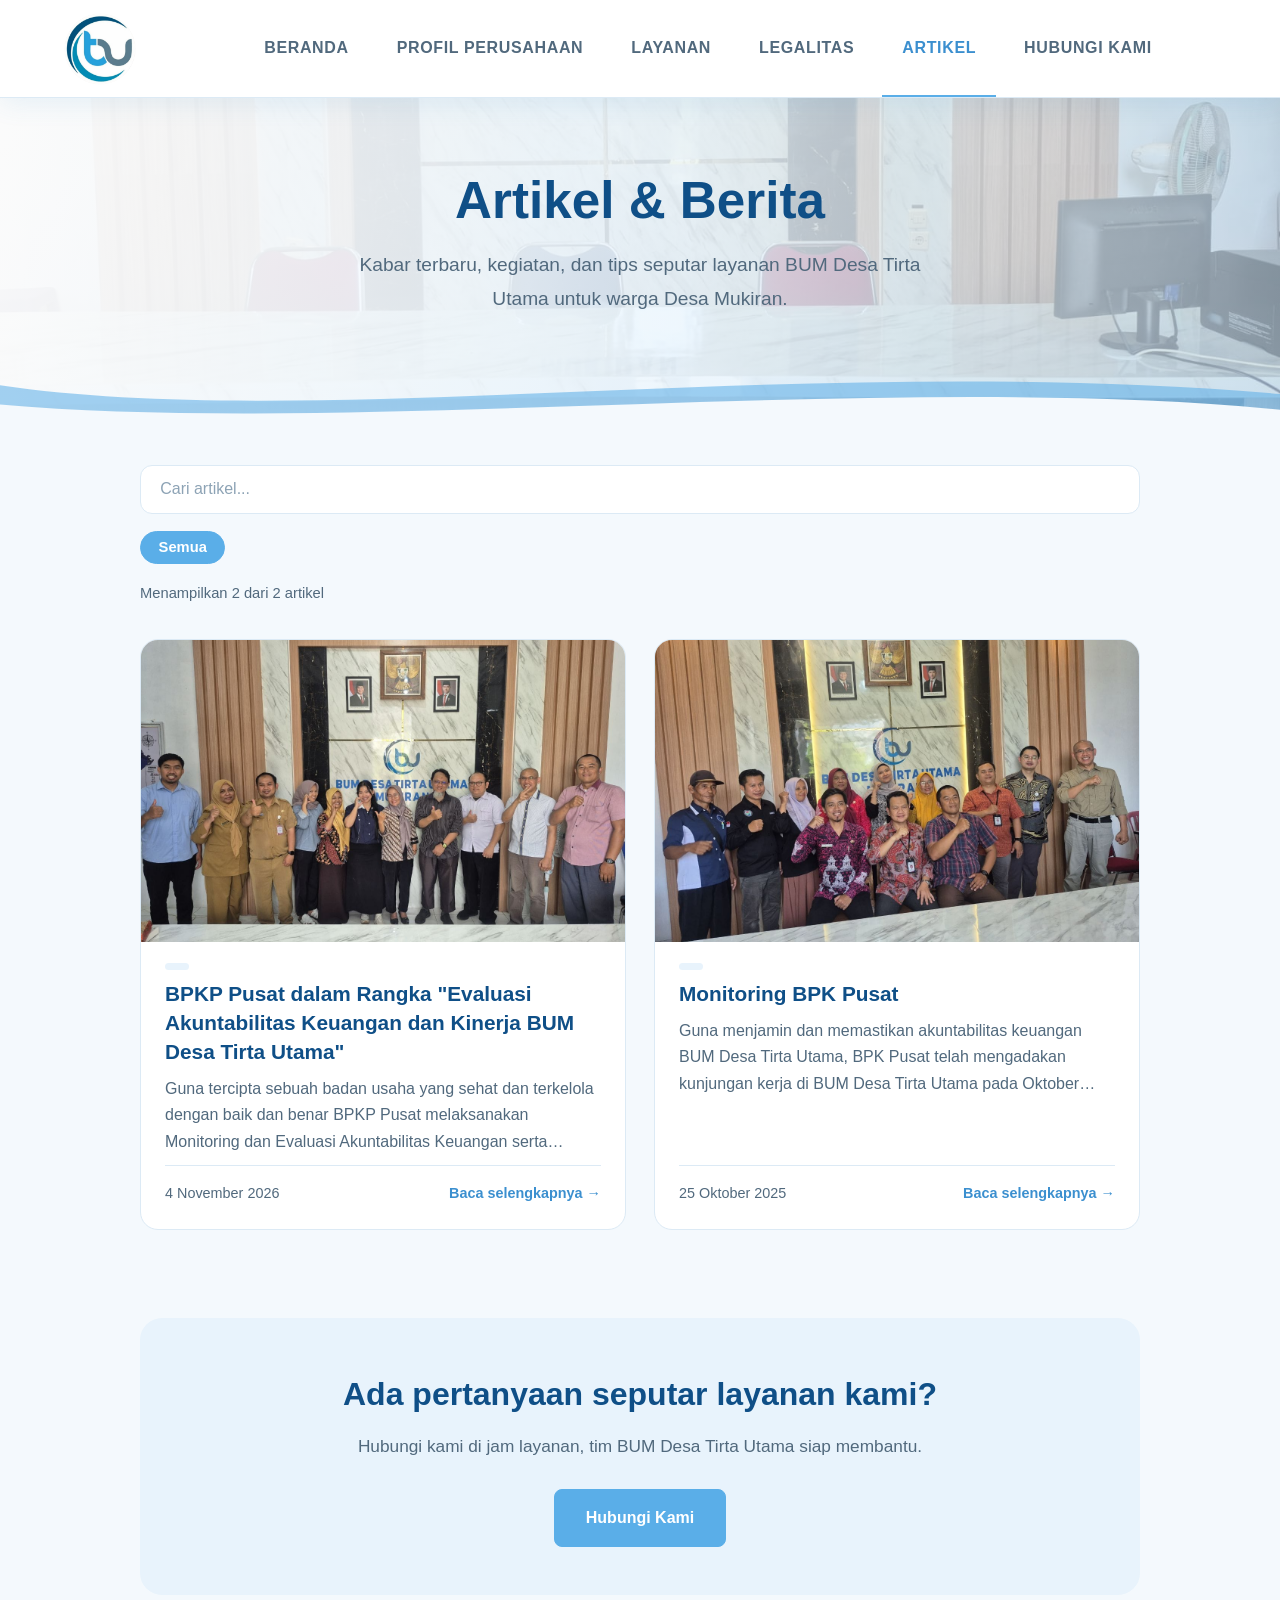
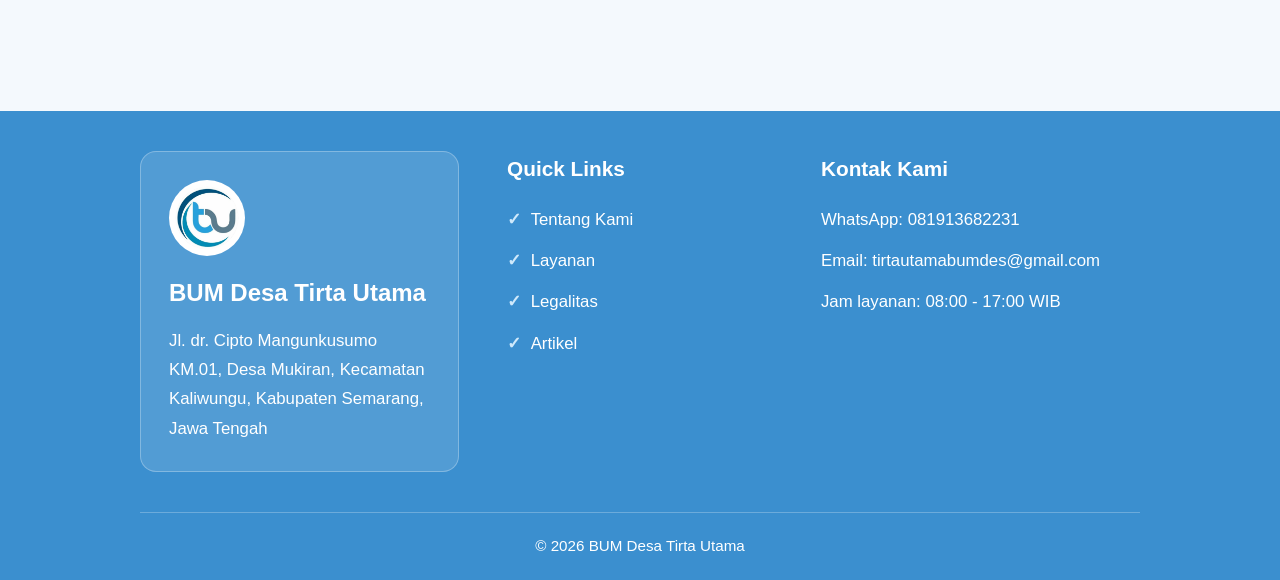
==== commit 63ea4f08: "web" ====
--- a/artikel.html
+++ b/artikel.html
@@ -5,6 +5,7 @@
     <meta name="viewport" content="width=device-width, initial-scale=1">
     <title>Artikel - BUM Desa Tirta Utama</title>
     <link rel="stylesheet" href="style.css">
+    <link rel="icon" type="image/png" href="logo.png">
 </head>
 
 <body>
@@ -14,7 +15,7 @@
         <div class="container-navbar">
             <ul class="ul-navbar">
                 <li class="li-navbar">
-                    <a href="index.html" class="a-navbar active">BERANDA</a>
+                    <a href="index.html" class="a-navbar">BERANDA</a>
                 </li>
                 <li class="li-navbar">
                     <a href="companyprofile.html" class="a-navbar">PROFIL PERUSAHAAN</a>
@@ -26,7 +27,7 @@
                     <a href="legalitas.html" class="a-navbar">LEGALITAS</a>
                 </li>
                 <li class="li-navbar">
-                    <a href="artikel.html" class="a-navbar">ARTIKEL</a>
+                    <a href="artikel.html" class="a-navbar active">ARTIKEL</a>
                 </li>
                 <li class="li-navbar">
                     <a href="hubungikami.html" class="a-navbar">HUBUNGI KAMI</a>
--- a/style.css
+++ b/style.css
@@ -9,7 +9,7 @@
     --line:    #DCEAF5;   /* garis tipis */
     --sky:     #5AAEE8;   /* biru muda utama */
     --sky-dk:  #3B8FCF;   /* biru muda lebih tegas (hover, footer) */
-    --ink:     #1E3A52;   /* teks judul */
+    --ink:     #0f4f87;   /* teks judul */
     --text:    #51697D;   /* teks isi */
     --font:    "Plus Jakarta Sans", "Segoe UI", Arial, sans-serif;
 }
@@ -1512,14 +1512,14 @@
 .ar-read {
     max-width: 780px;
     margin: 0 auto;
-    overflow: hidden;
-    background: var(--white);
-    border: 1px solid var(--line);
-    border-radius: 20px;
+}
+
+.ar-read .berita-img {
+    border-radius: 16px;
 }
 
 .ar-read-body {
-    padding: 2rem 2.25rem 2.5rem;
+    padding: 1.75rem 0 0.5rem;
 }
 
 .ar-read h1 {
@@ -1556,12 +1556,64 @@
     margin-top: 3rem;
 }
 
+.ar-more {
+    max-width: 780px;
+    margin-left: auto;
+    margin-right: auto;
+}
+
 .ar-more .cp-title {
     font-size: clamp(1.3rem, 2.6vw, 1.7rem);
 }
 
+/* kartu "Artikel Lainnya": 2 kolom, ringkas */
+.ar-more .berita-grid {
+    grid-template-columns: repeat(2, 1fr);
+    gap: 1.25rem;
+}
+
+.ar-more .berita-card {
+    border-radius: 14px;
+}
+
+.ar-more .berita-img {
+    aspect-ratio: 16 / 9;
+}
+
+.ar-more .berita-body {
+    gap: 0.5rem;
+    padding: 1rem 1.1rem 1.1rem;
+}
+
+.ar-more .berita-kategori {
+    font-size: 0.7rem;
+}
+
+.ar-more .berita-judul {
+    font-size: 1rem;
+    line-height: 1.4;
+    display: -webkit-box;
+    -webkit-line-clamp: 2;
+    -webkit-box-orient: vertical;
+    overflow: hidden;
+}
+
+.ar-more .berita-ringkasan {
+    font-size: 0.88rem;
+    -webkit-line-clamp: 2;
+}
+
+.ar-more .berita-meta {
+    padding-top: 0.7rem;
+    font-size: 0.8rem;
+}
+
 @media (max-width: 600px) {
-    .ar-read-body { padding: 1.5rem 1.25rem 2rem; }
+    .ar-more .berita-grid { grid-template-columns: 1fr; }
+}
+
+@media (max-width: 600px) {
+    .ar-read-body { padding: 1.25rem 0 0.5rem; }
 }
 
 .ar-read .berita-img { aspect-ratio: 16 / 8; }
@@ -1931,8 +1983,7 @@
     box-shadow: 0 22px 50px rgba(59, 143, 207, 0.22);
 }
 
-.hm-visual img,
-.hm-visual svg {
+.hm-visual img {
     display: block;
     width: 100%;
     height: 100%;
@@ -2318,4 +2369,345 @@
     height: auto;
     margin: 0 auto;
     border-radius: 12px;
+}
+
+/* titik huruf "i" pada kata Tirta berwarna merah */
+.i-merah {
+    position: relative;
+    display: inline-block;
+}
+
+.i-merah::after {
+    content: "";
+    position: absolute;
+    top: 0.2em;               /* naik/turun titik: ubah angka ini */
+    left: 50%;
+    width: 0.19em;             /* ukuran titik */
+    height: 0.19em;
+    background: #E53935;       /* warna merah */
+    border-radius: 50%;
+    transform: translateX(-50%);
+}
+
+/* ---------- Slide layanan: ikon besar di sisi kanan ---------- */
+.hm-visual-icon {
+    display: grid;
+    place-items: center;
+    color: var(--sky-dk);
+    text-decoration: none;
+    background: linear-gradient(135deg, #EEF6FC, #CDE5F6);
+    transition: transform 0.25s ease, box-shadow 0.25s ease;
+}
+
+.hm-visual-icon:hover {
+    transform: translateY(-4px);
+    box-shadow: 0 28px 60px rgba(59, 143, 207, 0.3);
+}
+
+.hm-visual-icon svg {
+    width: 38%;
+    height: auto;
+}
+
+.hm-visual-icon:focus-visible {
+    outline: 3px solid var(--sky);
+    outline-offset: 3px;
+}
+
+/* ==========================================================
+   LAYANAN: kartu bisa diklik + popup detail
+   ========================================================== */
+.ly-card {
+    cursor: pointer;
+}
+
+.ly-card:focus-visible {
+    outline: 3px solid var(--sky);
+    outline-offset: 3px;
+}
+
+.ly-more {
+    margin-top: auto;
+    padding-top: 0.6rem;
+    font-size: 0.95rem;
+    font-weight: 600;
+    color: var(--sky-dk);
+    transition: letter-spacing 0.2s ease;
+}
+
+.ly-card:hover .ly-more {
+    letter-spacing: 0.03em;
+}
+
+/* ---------- Popup ---------- */
+.ly-modal {
+    position: fixed;
+    inset: 0;
+    z-index: 300;
+    display: flex;
+    align-items: center;
+    justify-content: center;
+    padding: 1.25rem;
+    background: rgba(30, 58, 82, 0.55);
+    -webkit-backdrop-filter: blur(4px);
+    backdrop-filter: blur(4px);
+    animation: ly-fade 0.2s ease;
+}
+
+.ly-dialog {
+    position: relative;
+    width: 100%;
+    max-width: 640px;
+    max-height: calc(100vh - 2.5rem);
+    overflow-y: auto;
+    padding: 2.25rem;
+    background: var(--white);
+    border-radius: 22px;
+    box-shadow: 0 30px 70px rgba(30, 58, 82, 0.35);
+    animation: ly-up 0.25s ease;
+}
+
+.ly-dialog > .ly-icon {
+    margin-bottom: 0.9rem;
+}
+
+.ly-dialog h3 {
+    margin-bottom: 1rem;
+    font-size: 1.6rem;
+    font-weight: 700;
+    line-height: 1.3;
+    color: var(--ink);
+}
+
+.ly-modal-body p {
+    margin-bottom: 1rem;
+    font-size: 1.05rem;
+    line-height: 1.8;
+}
+
+.ly-modal-body h4 {
+    margin: 1.4rem 0 0.5rem;
+    font-size: 1.1rem;
+    font-weight: 700;
+    color: var(--ink);
+}
+
+.ly-modal-body ul {
+    list-style: none;
+    display: flex;
+    flex-direction: column;
+    gap: 0.5rem;
+    margin-bottom: 1rem;
+}
+
+.ly-modal-body li {
+    position: relative;
+    padding-left: 1.4rem;
+    font-size: 1.02rem;
+    line-height: 1.65;
+}
+
+.ly-modal-body li::before {
+    content: "";
+    position: absolute;
+    left: 0;
+    top: 0.62em;
+    width: 0.55rem;
+    height: 0.55rem;
+    background: var(--sky);
+    border-radius: 50%;
+}
+
+.ly-modal-actions {
+    display: flex;
+    flex-wrap: wrap;
+    gap: 0.75rem;
+    margin-top: 1.5rem;
+    padding-top: 1.25rem;
+    border-top: 1px solid var(--line);
+}
+
+.ly-modal-actions .btn {
+    flex: 1 1 160px;
+    font-family: var(--font);
+    cursor: pointer;
+}
+
+.ly-modal-actions .btn-secondary {
+    background: var(--white);
+}
+
+.ly-close {
+    position: absolute;
+    top: 1rem;
+    right: 1rem;
+    display: grid;
+    place-items: center;
+    width: 40px;
+    height: 40px;
+    padding: 0;
+    font-size: 1.7rem;
+    line-height: 1;
+    color: var(--ink);
+    background: #F1F8FD;
+    border: 1px solid var(--line);
+    border-radius: 50%;
+    cursor: pointer;
+    transition: background 0.2s ease, color 0.2s ease;
+}
+
+.ly-close:hover {
+    color: var(--white);
+    background: var(--sky);
+}
+
+.ly-close:focus-visible {
+    outline: 3px solid var(--sky);
+    outline-offset: 2px;
+}
+
+@keyframes ly-fade { from { opacity: 0; } to { opacity: 1; } }
+@keyframes ly-up   { from { opacity: 0; transform: translateY(16px); } to { opacity: 1; transform: none; } }
+
+@media (max-width: 600px) {
+    .ly-dialog { padding: 1.75rem 1.4rem; }
+    .ly-dialog h3 { font-size: 1.35rem; padding-right: 2.5rem; }
+}
+
+@media (prefers-reduced-motion: reduce) {
+    .ly-modal, .ly-dialog { animation: none; }
+}
+
+/* ikon layanan memakai gambar */
+/* foto layanan: tampil sebagai banner di atas teks */
+.ly-card .ly-icon {
+    display: block;
+    flex: 0 0 auto;
+    width: 100%;
+    height: auto;                  /* tinggi mengikuti foto, tidak dipotong */
+    margin-bottom: 0.6rem;
+    overflow: hidden;
+    background: #E8F3FC;
+    border-radius: 14px;
+}
+
+.ly-card .ly-icon img {
+    display: block;
+    width: 100%;
+    height: auto;
+    object-fit: contain;
+    padding: 0;
+}
+
+.ly-icon img {
+    display: block;
+    width: 100%;
+    height: 100%;
+    object-fit: cover;      /* gambar memenuhi kotak, bagian lebih dipotong */
+    border-radius: inherit;
+}
+
+.ly-num {
+    z-index: 2;
+    padding: 0.15rem 0.6rem;
+    color: var(--sky-dk);
+    background: rgba(255, 255, 255, 0.9);
+    border-radius: 999px;
+}
+
+/* tombol unduh aplikasi (Play Store & App Store) */
+.ly-store {
+    display: flex;
+    flex-wrap: wrap;
+    gap: 0.75rem;
+    margin-top: auto;
+    padding-top: 0.8rem;
+}
+
+.ly-store-btn {
+    display: inline-flex;
+    align-items: center;
+    gap: 0.7rem;
+    padding: 0.6rem 1.2rem;
+    color: #fff;
+    text-decoration: none;
+    background: var(--ink);
+    border-radius: 12px;
+    transition: background 0.2s ease, transform 0.2s ease;
+}
+
+.ly-store-btn:hover {
+    background: var(--sky-dk);
+    transform: translateY(-2px);
+}
+
+.ly-store-btn:focus-visible {
+    outline: 3px solid var(--sky);
+    outline-offset: 2px;
+}
+
+.ly-store-btn svg {
+    width: 26px;
+    height: 26px;
+    flex: 0 0 auto;
+}
+
+.ly-store-btn span {
+    font-size: 1rem;
+    font-weight: 700;
+    line-height: 1.2;
+}
+
+.ly-store-btn small {
+    display: block;
+    font-size: 0.7rem;
+    font-weight: 500;
+    opacity: 0.85;
+}
+
+/* ==========================================================
+   LOGO NAVBAR ANTI-KEDIP
+   Logo digambar lewat CSS (::before) supaya sudah tampil bersamaan
+   dengan navbar saat pindah halaman. Logo <img> buatan logo-scroll.js
+   tetap ada, tapi transparan, hanya sebagai area klik.
+   ========================================================== */
+.container-navbar::before {
+    content: "";
+    position: absolute;
+    left: 4rem;
+    top: 50%;
+    width: 72px;
+    height: 72px;
+    transform: translateY(-50%);
+    background: url("logo.png") center / contain no-repeat;
+    pointer-events: none;
+}
+
+.navbar-logo {
+    opacity: 0;
+}
+
+@media (max-width: 860px) {
+    .container-navbar::before {
+        left: 1.5rem;
+        width: 60px;
+        height: 60px;
+    }
+}
+
+@media (max-width: 600px) {
+    .container-navbar::before {
+        left: 0.75rem;
+        width: 48px;
+        height: 48px;
+    }
+}
+
+/* Transisi halus antar halaman (untuk browser yang mendukung, mis. saat sudah online) */
+@view-transition {
+    navigation: auto;
+}
+
+.container-navbar {
+    view-transition-name: navbar;
 }
